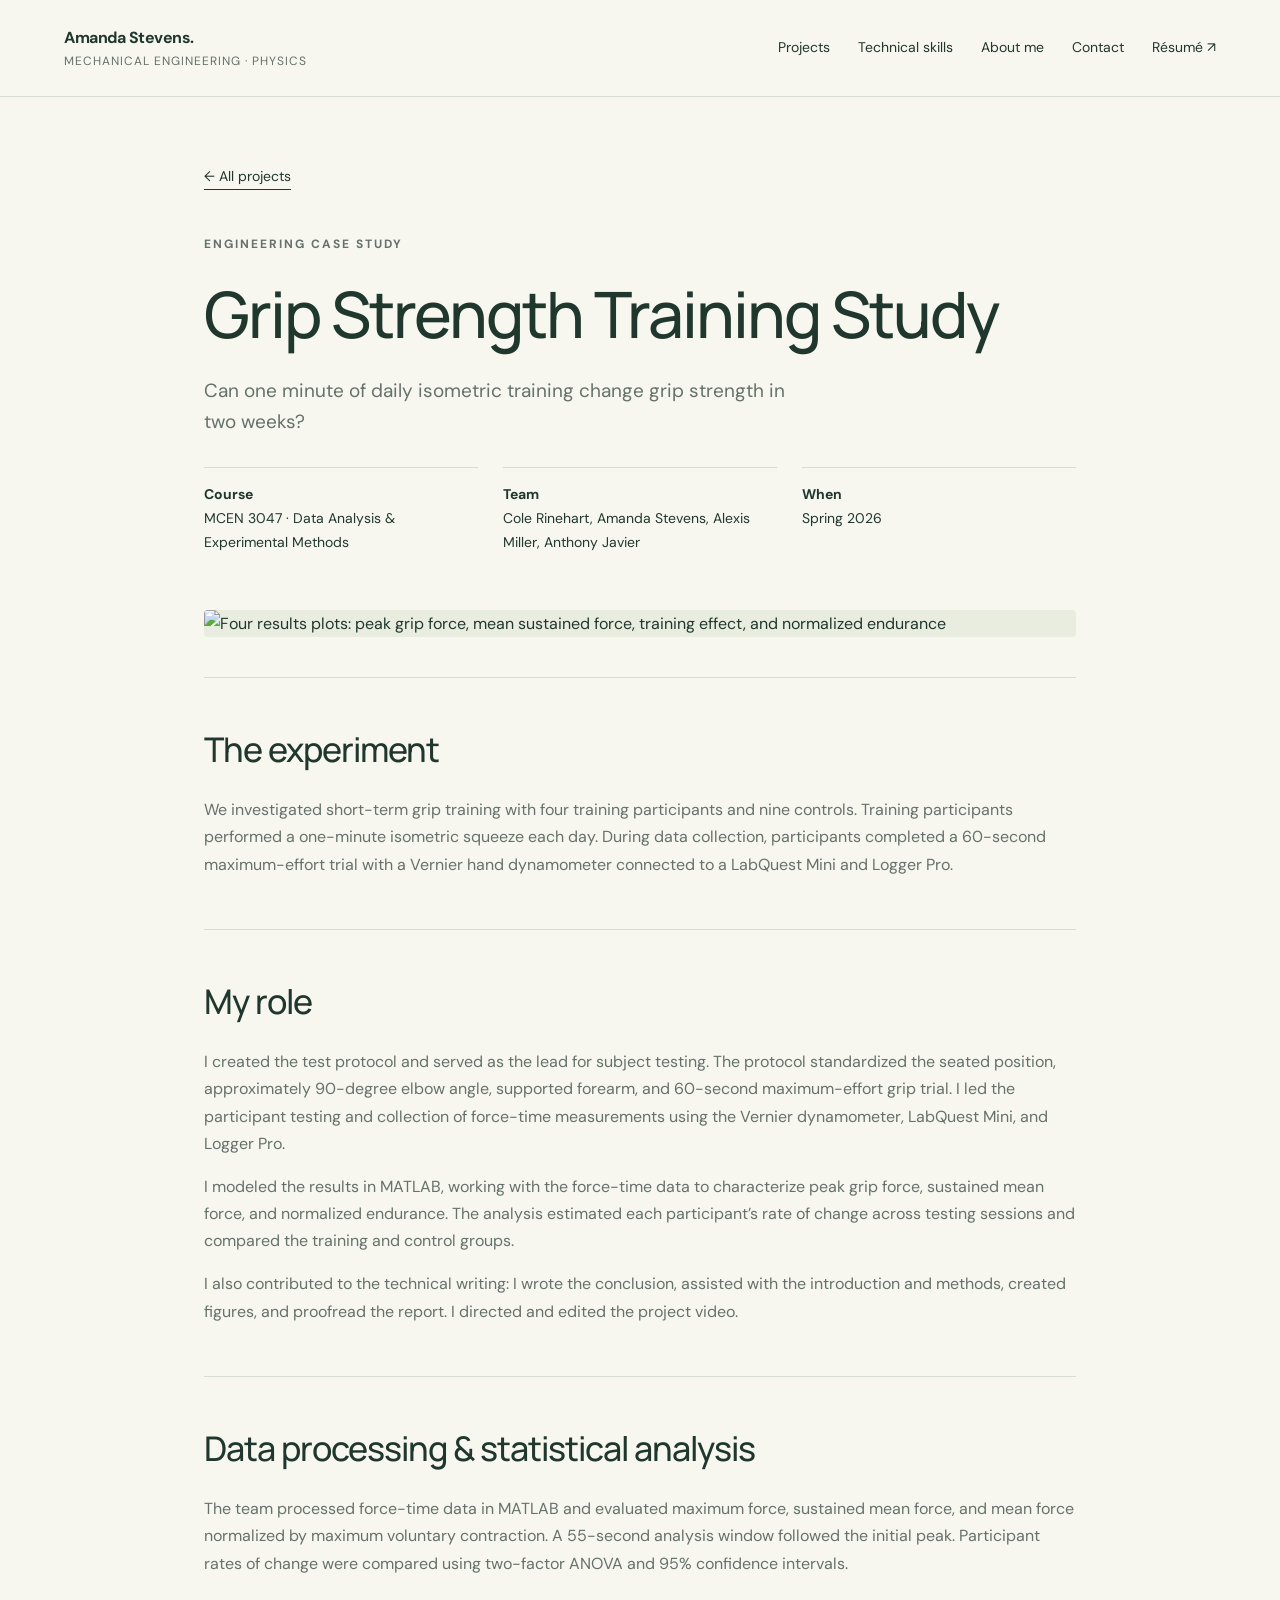
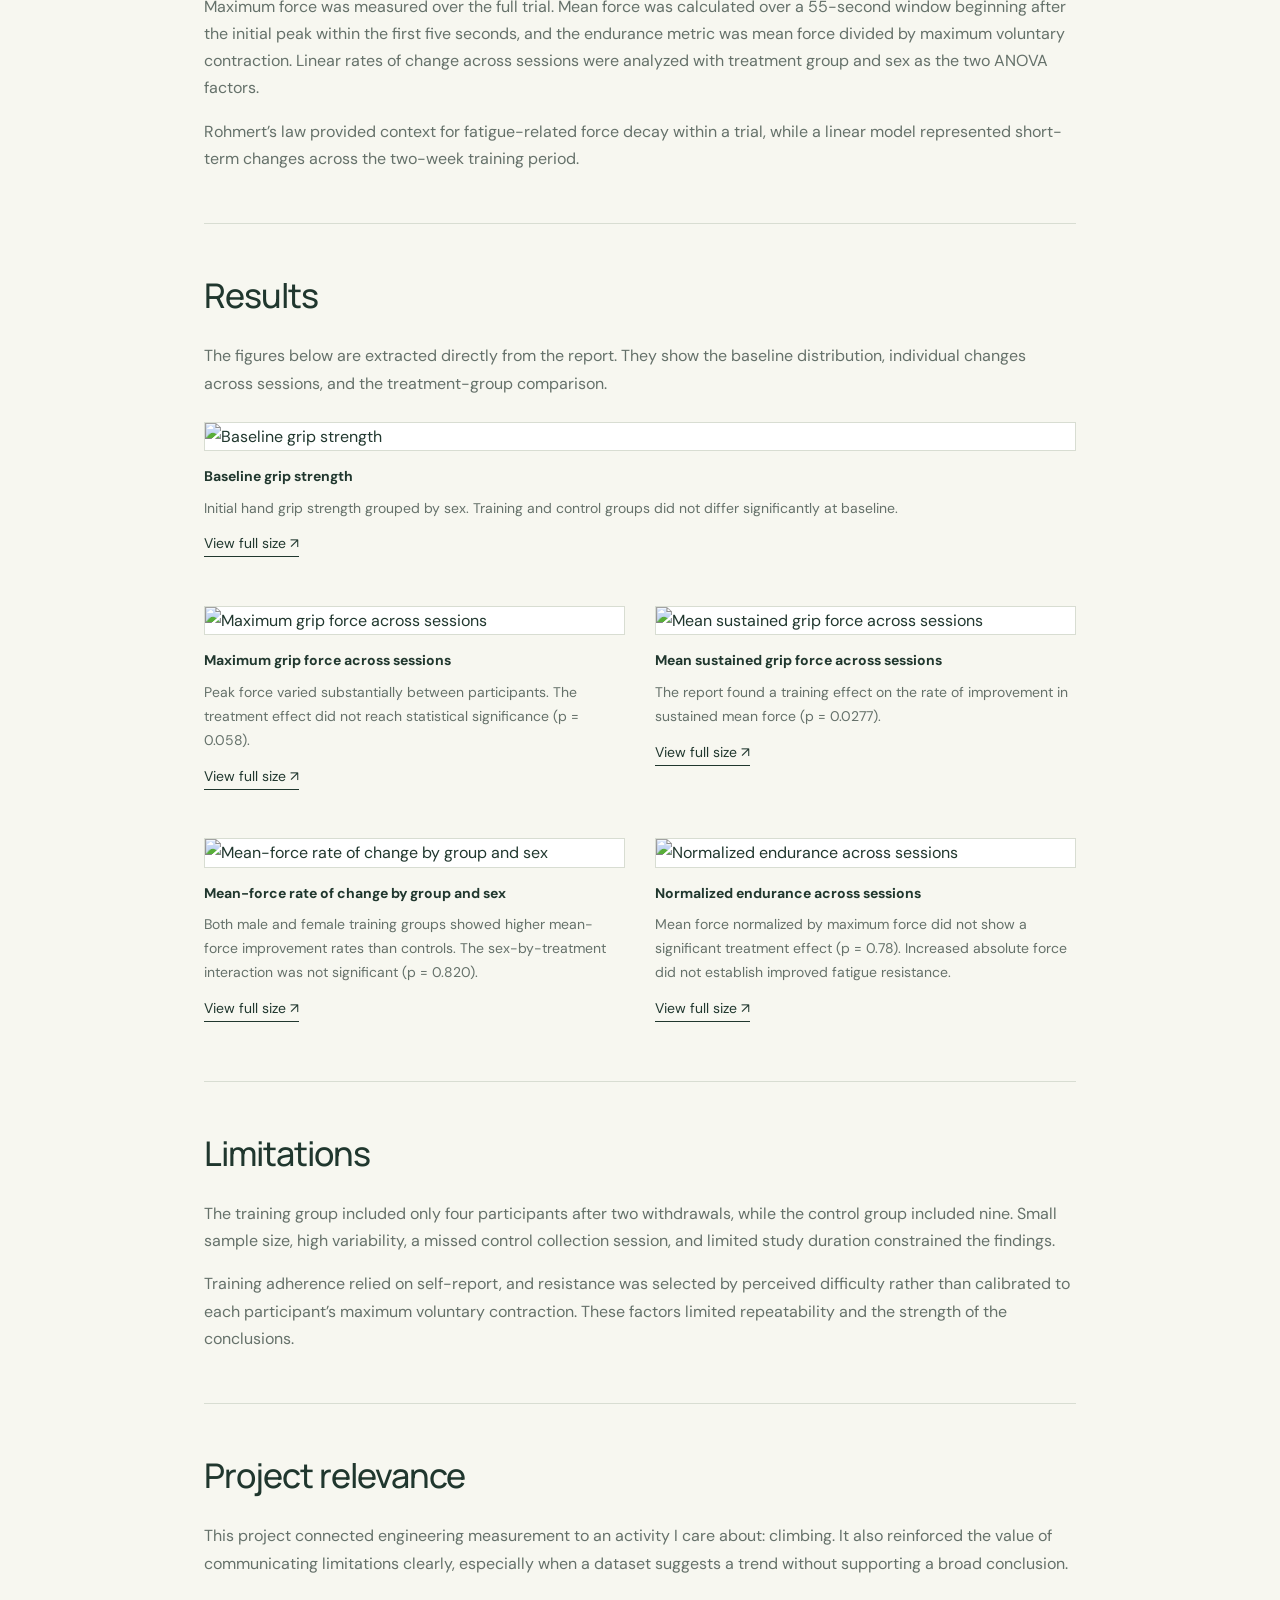
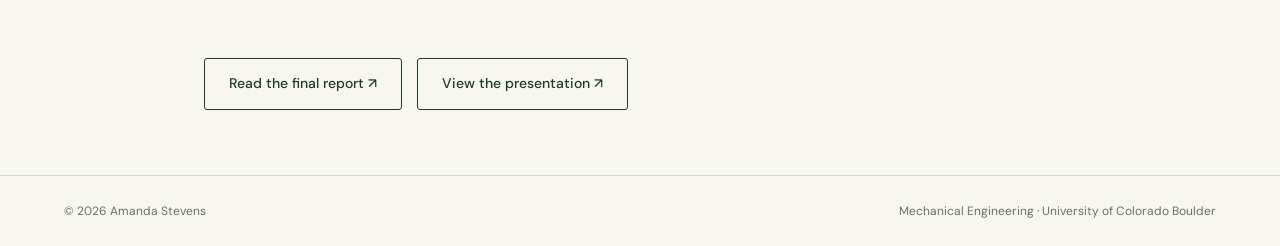
==== grip-strength.html @ 8c0142d5 "Add files via upload" ====
<!doctype html><html lang="en"><head><meta charset="UTF-8"><meta name="viewport" content="width=device-width, initial-scale=1"><title>Grip Strength Training Study | Amanda Stevens</title><meta name="description" content="Amanda Stevens — mechanical engineering student at CU Boulder, physics minor, and designer interested in wearable technology, mechanical design, and quantum engineering. Explore CAD, structural analysis, robotics, and experimental projects."><meta name="theme-color" content="#20372e"><link rel="stylesheet" href="style.css"></head><body><a class="skip" href="#main">Skip to content</a><header><div class="nav"><a class="brand" href="index.html">Amanda Stevens<span aria-hidden="true">.</span><small>MECHANICAL ENGINEERING · PHYSICS</small></a><nav aria-label="Main navigation"><a href="index.html#projects">Projects</a><a href="index.html#skills">Technical skills</a><a href="index.html#about">About me</a><a href="index.html#contact">Contact</a><a href="assets/resume.pdf" target="_blank" rel="noopener">Résumé ↗</a></nav></div></header><main id="main" class="case"><a class="project-link" href="index.html#projects">← All projects</a><p class="eyebrow" style="margin-top:45px">Engineering case study</p><h1>Grip Strength Training Study</h1><p class="lead">Can one minute of daily isometric training change grip strength in two weeks?</p><div class="facts"><div><b>Course</b>MCEN 3047 · Data Analysis & Experimental Methods</div><div><b>Team</b>Cole Rinehart, Amanda Stevens, Alexis Miller, Anthony Javier</div><div><b>When</b>Spring 2026</div></div><img class="case-hero" src="assets/grip-results-four-panel.png" alt="Four results plots: peak grip force, mean sustained force, training effect, and normalized endurance"><div><section><h2>The experiment</h2><p>We investigated short-term grip training with four training participants and nine controls. Training participants performed a one-minute isometric squeeze each day. During data collection, participants completed a 60-second maximum-effort trial with a Vernier hand dynamometer connected to a LabQuest Mini and Logger Pro.</p></section><section><h2>My role</h2><p>I created the test protocol and served as the lead for subject testing. The protocol standardized the seated position, approximately 90-degree elbow angle, supported forearm, and 60-second maximum-effort grip trial. I led the participant testing and collection of force-time measurements using the Vernier dynamometer, LabQuest Mini, and Logger Pro.</p><p>I modeled the results in MATLAB, working with the force-time data to characterize peak grip force, sustained mean force, and normalized endurance. The analysis estimated each participant’s rate of change across testing sessions and compared the training and control groups.</p><p>I also contributed to the technical writing: I wrote the conclusion, assisted with the introduction and methods, created figures, and proofread the report. I directed and edited the project video.</p></section><section><h2>Data processing & statistical analysis</h2><p>The team processed force-time data in MATLAB and evaluated maximum force, sustained mean force, and mean force normalized by maximum voluntary contraction. A 55-second analysis window followed the initial peak. Participant rates of change were compared using two-factor ANOVA and 95% confidence intervals.</p><p>Maximum force was measured over the full trial. Mean force was calculated over a 55-second window beginning after the initial peak within the first five seconds, and the endurance metric was mean force divided by maximum voluntary contraction. Linear rates of change across sessions were analyzed with treatment group and sex as the two ANOVA factors.</p><p>Rohmert’s law provided context for fatigue-related force decay within a trial, while a linear model represented short-term changes across the two-week training period.</p></section><section><h2>Results</h2><p>The figures below are extracted directly from the report. They show the baseline distribution, individual changes across sessions, and the treatment-group comparison.</p><figure class="review-figure"><a href="assets/grip-baseline.png" target="_blank" rel="noopener" aria-label="Open Baseline grip strength figure at full size"><img src="assets/grip-baseline.png" alt="Baseline grip strength" loading="lazy"></a><figcaption><strong>Baseline grip strength</strong><p>Initial hand grip strength grouped by sex. Training and control groups did not differ significantly at baseline.</p><a class="project-link" href="assets/grip-baseline.png" target="_blank" rel="noopener">View full size ↗</a></figcaption></figure><div class="review-grid"><figure class="review-figure"><a href="assets/grip-maximum-force.png" target="_blank" rel="noopener" aria-label="Open Maximum grip force across sessions figure at full size"><img src="assets/grip-maximum-force.png" alt="Maximum grip force across sessions" loading="lazy"></a><figcaption><strong>Maximum grip force across sessions</strong><p>Peak force varied substantially between participants. The treatment effect did not reach statistical significance (p = 0.058).</p><a class="project-link" href="assets/grip-maximum-force.png" target="_blank" rel="noopener">View full size ↗</a></figcaption></figure><figure class="review-figure"><a href="assets/grip-mean-force.png" target="_blank" rel="noopener" aria-label="Open Mean sustained grip force across sessions figure at full size"><img src="assets/grip-mean-force.png" alt="Mean sustained grip force across sessions" loading="lazy"></a><figcaption><strong>Mean sustained grip force across sessions</strong><p>The report found a training effect on the rate of improvement in sustained mean force (p = 0.0277).</p><a class="project-link" href="assets/grip-mean-force.png" target="_blank" rel="noopener">View full size ↗</a></figcaption></figure></div><div class="review-grid"><figure class="review-figure"><a href="assets/grip-interaction.png" target="_blank" rel="noopener" aria-label="Open Mean-force rate of change by group and sex figure at full size"><img src="assets/grip-interaction.png" alt="Mean-force rate of change by group and sex" loading="lazy"></a><figcaption><strong>Mean-force rate of change by group and sex</strong><p>Both male and female training groups showed higher mean-force improvement rates than controls. The sex-by-treatment interaction was not significant (p = 0.820).</p><a class="project-link" href="assets/grip-interaction.png" target="_blank" rel="noopener">View full size ↗</a></figcaption></figure><figure class="review-figure"><a href="assets/grip-endurance.png" target="_blank" rel="noopener" aria-label="Open Normalized endurance across sessions figure at full size"><img src="assets/grip-endurance.png" alt="Normalized endurance across sessions" loading="lazy"></a><figcaption><strong>Normalized endurance across sessions</strong><p>Mean force normalized by maximum force did not show a significant treatment effect (p = 0.78). Increased absolute force did not establish improved fatigue resistance.</p><a class="project-link" href="assets/grip-endurance.png" target="_blank" rel="noopener">View full size ↗</a></figcaption></figure></div></section><section><h2>Limitations</h2><p>The training group included only four participants after two withdrawals, while the control group included nine. Small sample size, high variability, a missed control collection session, and limited study duration constrained the findings.</p><p>Training adherence relied on self-report, and resistance was selected by perceived difficulty rather than calibrated to each participant’s maximum voluntary contraction. These factors limited repeatability and the strength of the conclusions.</p></section><section><h2>Project relevance</h2><p>This project connected engineering measurement to an activity I care about: climbing. It also reinforced the value of communicating limitations clearly, especially when a dataset suggests a trend without supporting a broad conclusion.</p></section></div><div class="actions"><a class="button secondary" href="assets/grip-report.pdf" target="_blank" rel="noopener">Read the final report ↗</a><a class="button secondary" href="assets/grip-presentation.pdf" target="_blank" rel="noopener">View the presentation ↗</a></div></main><footer><div class="container footer-row"><span>© 2026 Amanda Stevens</span><span>Mechanical Engineering · University of Colorado Boulder</span></div></footer></body></html>
---- style.css ----
@import url('https://fonts.googleapis.com/css2?family=DM+Sans:wght@400;500;600;700&family=Manrope:wght@400;500;600;700;800&display=swap');
:root{--ink:#20372e;--muted:#65716a;--paper:#f7f7f0;--line:#d8ddd2;--accent:#d6e787}*{box-sizing:border-box}html{scroll-behavior:smooth;scroll-padding-top:100px}body{margin:0;background:var(--paper);color:var(--ink);font:16px/1.7 'DM Sans',Arial,sans-serif}a{color:inherit;text-decoration:none}a:hover{opacity:.75}button{font:inherit}img{max-width:100%;display:block}header{position:sticky;top:0;z-index:5;background:#f7f7f0f2;backdrop-filter:blur(14px);border-bottom:1px solid var(--line)}.nav{max-width:1320px;margin:auto;padding:24px 5%;display:flex;align-items:center;justify-content:space-between;gap:24px}.brand{font-weight:700;letter-spacing:-.5px}.brand small{color:var(--muted);font-size:12px;display:block;font-weight:400;letter-spacing:1px}nav{display:flex;gap:28px;align-items:center;font-size:14px}.container{max-width:1320px;padding:0 5%;margin:auto}.eyebrow{font-size:12px;text-transform:uppercase;letter-spacing:2px;font-weight:700}.hero{padding-top:64px;padding-bottom:70px;display:grid;grid-template-columns:1.1fr .9fr;gap:70px;align-items:center}h1,h2,h3{font-family:Manrope,Arial,sans-serif;line-height:1.1;font-weight:500;letter-spacing:-2px}h1{font-size:clamp(45px,5.5vw,78px);margin:25px 0}h1 em,h2 em{font-family:Georgia,serif;font-weight:400}h2{font-size:clamp(34px,4vw,52px);margin:18px 0 28px}h3{font-size:27px;letter-spacing:-.8px;margin:16px 0}.lead{font-size:19px;line-height:1.65;color:var(--muted);max-width:600px}.hero-visual{position:relative}.hero-visual img{height:570px;width:100%;object-fit:cover;object-position:50% 42%;border-radius:150px 150px 5px 5px}.image-label{position:absolute;bottom:20px;left:20px;background:var(--paper);padding:13px 20px;font-size:13px;border-radius:3px}.actions{display:flex;flex-wrap:wrap;gap:15px;margin-top:30px}.button{display:inline-block;padding:13px 24px;background:var(--ink);color:white;border:1px solid var(--ink);border-radius:3px;font-size:14px;font-weight:500}.button.secondary{background:transparent;color:var(--ink)}.meta-strip{border-top:1px solid var(--line);border-bottom:1px solid var(--line);padding:22px 0;display:flex;justify-content:space-between;gap:25px;font-size:13px}.meta-strip b{font-weight:500}.meta-strip span{color:var(--muted)}section{padding:85px 0}.section-head{display:flex;justify-content:space-between;align-items:end;gap:40px;margin-bottom:35px}.section-head p{max-width:390px;color:var(--muted)}.projects{display:grid;grid-template-columns:1fr 1fr;gap:45px 30px}.project-image{height:330px;overflow:hidden;background:#e8ece3;border-radius:5px}.project-image img{width:100%;height:100%;object-fit:cover;transition:transform .4s}.project:hover img{transform:scale(1.035)}.project-image.cad img{object-fit:contain;padding:25px}.project .label{display:flex;justify-content:space-between;margin-top:20px;font-size:12px;letter-spacing:1px;text-transform:uppercase}.project p{color:var(--muted);margin-top:0;max-width:490px}.project-link{font-size:14px;border-bottom:1px solid var(--ink);padding-bottom:4px}.skills-section{background:var(--ink);color:var(--paper)}.skills-grid{display:grid;grid-template-columns:repeat(3,1fr);gap:40px}.skills-grid article{border-top:1px solid #6e8174;padding-top:22px}.skills-grid p{color:#c8d1c6}.tags{display:flex;gap:8px;flex-wrap:wrap}.tag{border:1px solid #aeb8a4;border-radius:30px;padding:5px 12px;font-size:12px}.about-grid{display:grid;grid-template-columns:.85fr 1.15fr;gap:80px}.about-grid p{color:var(--muted)}.experience{border-top:1px solid var(--line);padding:24px 0;display:grid;grid-template-columns:130px 1fr;gap:20px}.experience h3{font-size:21px;letter-spacing:-.5px;margin:0 0 10px}.experience p{margin:4px 0;font-size:14px}.date{font-size:12px;color:var(--muted)}.passions{background:#e9eddf}.gallery{display:grid;grid-template-columns:repeat(3,1fr);gap:18px;margin-top:40px}.gallery figure{margin:0}.gallery img{width:100%;height:340px;object-fit:cover;border-radius:4px}.gallery figcaption{font-size:13px;padding-top:12px}.contact{display:flex;justify-content:space-between;align-items:center;gap:30px}footer{border-top:1px solid var(--line);padding:25px 0;font-size:12px;color:var(--muted)}.footer-row{display:flex;justify-content:space-between}.case{max-width:1000px;margin:auto;padding:65px 5%}.case h1{font-size:clamp(42px,5vw,65px)}.case-hero{width:100%;max-height:580px;object-fit:contain;background:#e9eddf;border-radius:4px;margin:40px 0}.case section{padding:35px 0;border-top:1px solid var(--line)}.case h2{font-size:34px;letter-spacing:-1px}.case p,.case li{color:var(--muted)}.case .facts{display:grid;grid-template-columns:repeat(3,1fr);gap:25px;margin:30px 0}.facts div{border-top:1px solid var(--line);padding:15px 0;font-size:14px}.facts b{display:block}.case-gallery{display:grid;grid-template-columns:1fr 1fr;gap:20px}.case-gallery img{border:1px solid var(--line)}.notice{font-size:13px;border-left:3px solid #b2bd9a;padding:10px 20px;background:#edf0e4}.skip{position:absolute;left:-10000px}.skip:focus{left:20px;top:10px;z-index:10;background:white;padding:10px}a:focus-visible{outline:3px solid #829f4d;outline-offset:5px}@media(max-width:800px){.nav{padding:16px 5%;flex-wrap:wrap;gap:10px}nav{gap:16px;font-size:12px;width:100%;justify-content:space-between}.hero{grid-template-columns:1fr;gap:35px;padding-top:40px}.hero-visual img{height:460px;border-radius:120px 120px 4px 4px}.meta-strip{flex-wrap:wrap}.projects,.about-grid{grid-template-columns:1fr}.section-head,.contact{display:block}.skills-grid{grid-template-columns:1fr;gap:30px}.gallery{grid-template-columns:1fr 1fr}.gallery img{height:270px}section{padding:55px 0}.about-grid{gap:30px}.case .facts{grid-template-columns:1fr}.case-gallery{grid-template-columns:1fr}.experience{grid-template-columns:90px 1fr}.contact .actions{margin-bottom:20px}}@media(prefers-reduced-motion:reduce){html{scroll-behavior:auto}*{transition:none!important}}

.original-project .original-image{max-width:100%;width:auto;max-height:750px;object-fit:contain;margin:32px auto}.original-project h2{margin-top:55px}.original-project h3{margin-top:32px}.original-project h1{margin-bottom:40px}

.leg-video-project{position:relative}.project-image.leg-video{background:#fff}.leg-video video{width:100%;height:100%;object-fit:contain;display:block}.video-toggle{position:absolute;right:12px;top:12px;background:#ffffffed;border:1px solid #d8ddd2;border-radius:4px;padding:5px 10px;font-size:12px;color:#20372e;cursor:pointer}

.review-grid{display:grid;grid-template-columns:1fr 1fr;gap:30px}.review-figure{margin:25px 0}.review-figure img{width:100%;height:auto;background:white;border:1px solid var(--line)}.review-figure figcaption{font-size:14px;margin-top:14px}.review-figure figcaption p{margin:8px 0 12px}@media(max-width:800px){.review-grid{grid-template-columns:1fr}}

.project-image.results-cover{background:white}.project-image.results-cover img{padding:8px}.project-image.results-cover:hover img{transform:none}

.gallery img.presentation-photo{object-position:72% 100%}

.sea-section{display:grid;grid-template-columns:1.2fr .8fr;gap:45px;margin-top:40px;padding:35px 0;border-top:1px solid #cbd3bd;border-bottom:1px solid #cbd3bd}.sea-section p{color:var(--muted)}.sea-section h3{font-size:30px}.sea-route{padding:22px 28px;background:#f7f7f0;border-radius:5px}.sea-route ol{margin:14px 0 0;padding-left:22px;columns:2;font-size:13px}.sea-route li{padding:0 0 10px 5px;break-inside:avoid}@media(max-width:800px){.sea-section{grid-template-columns:1fr;gap:20px}}
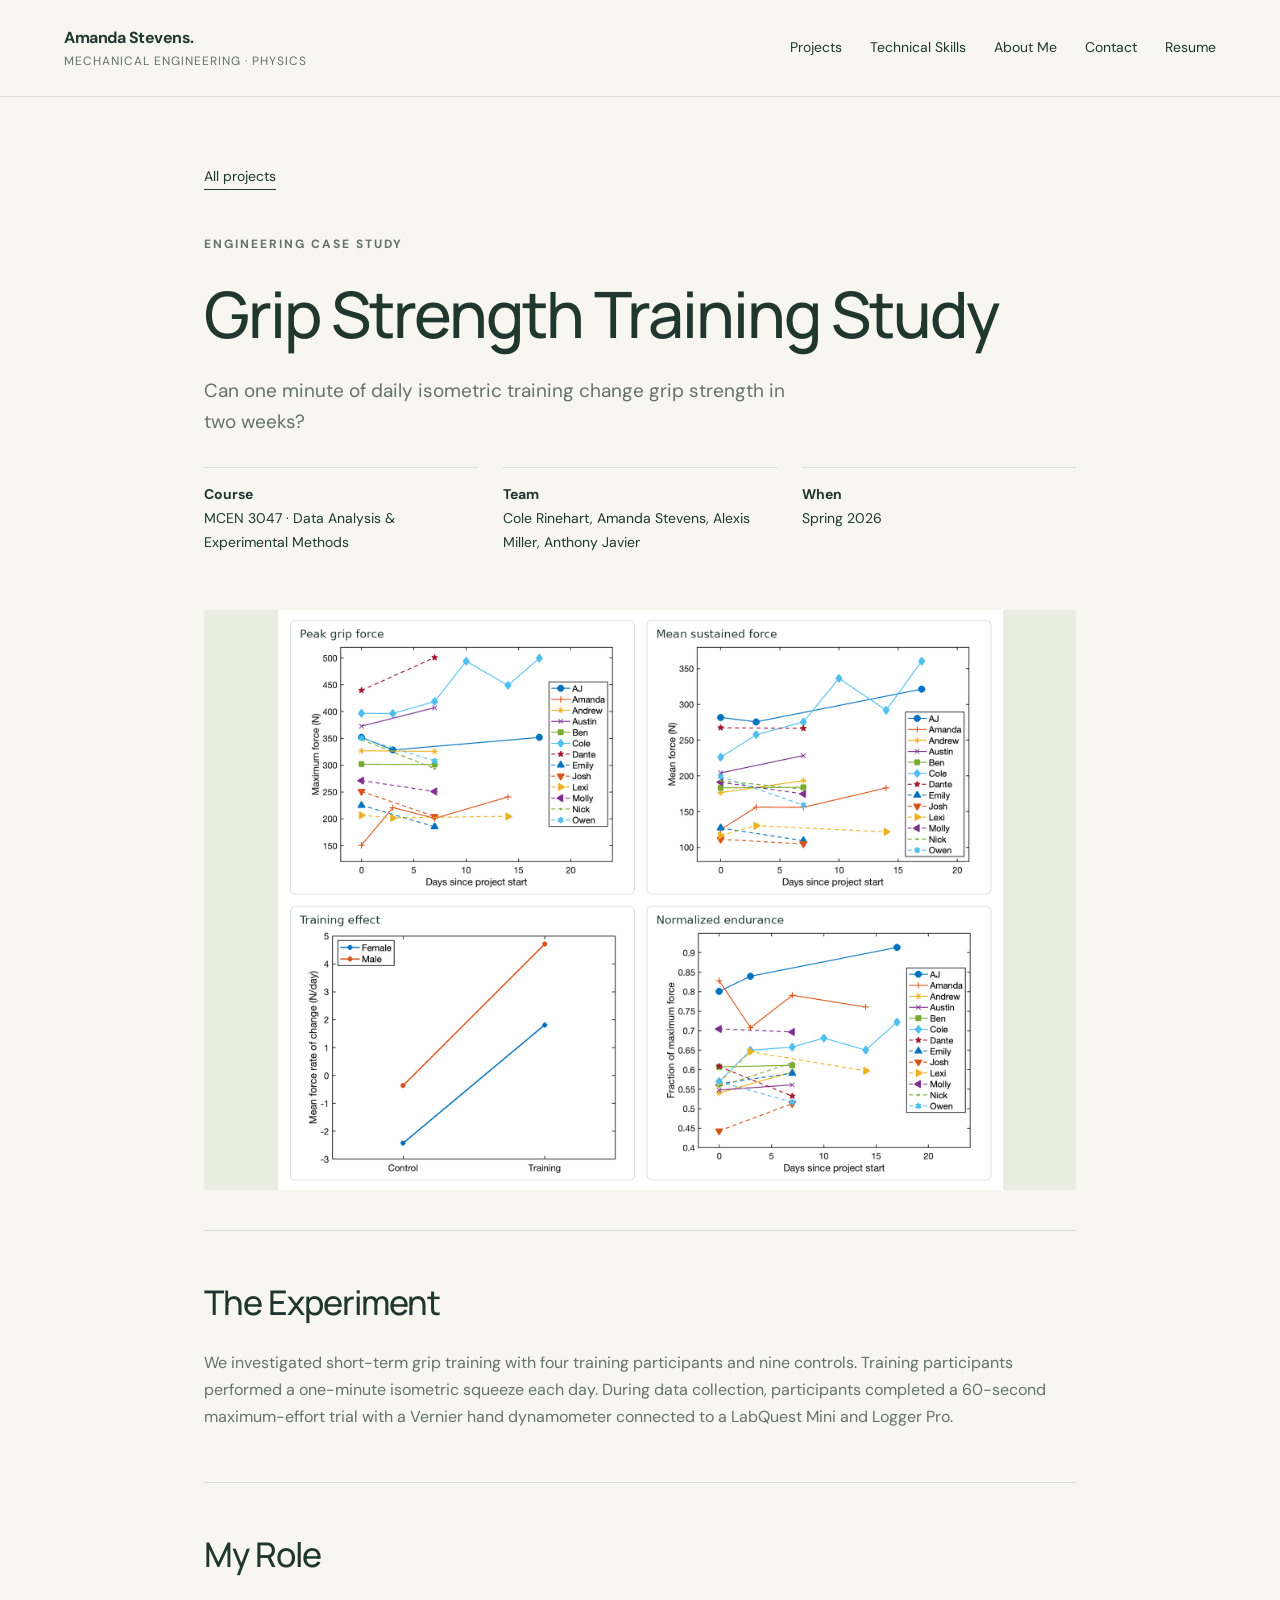
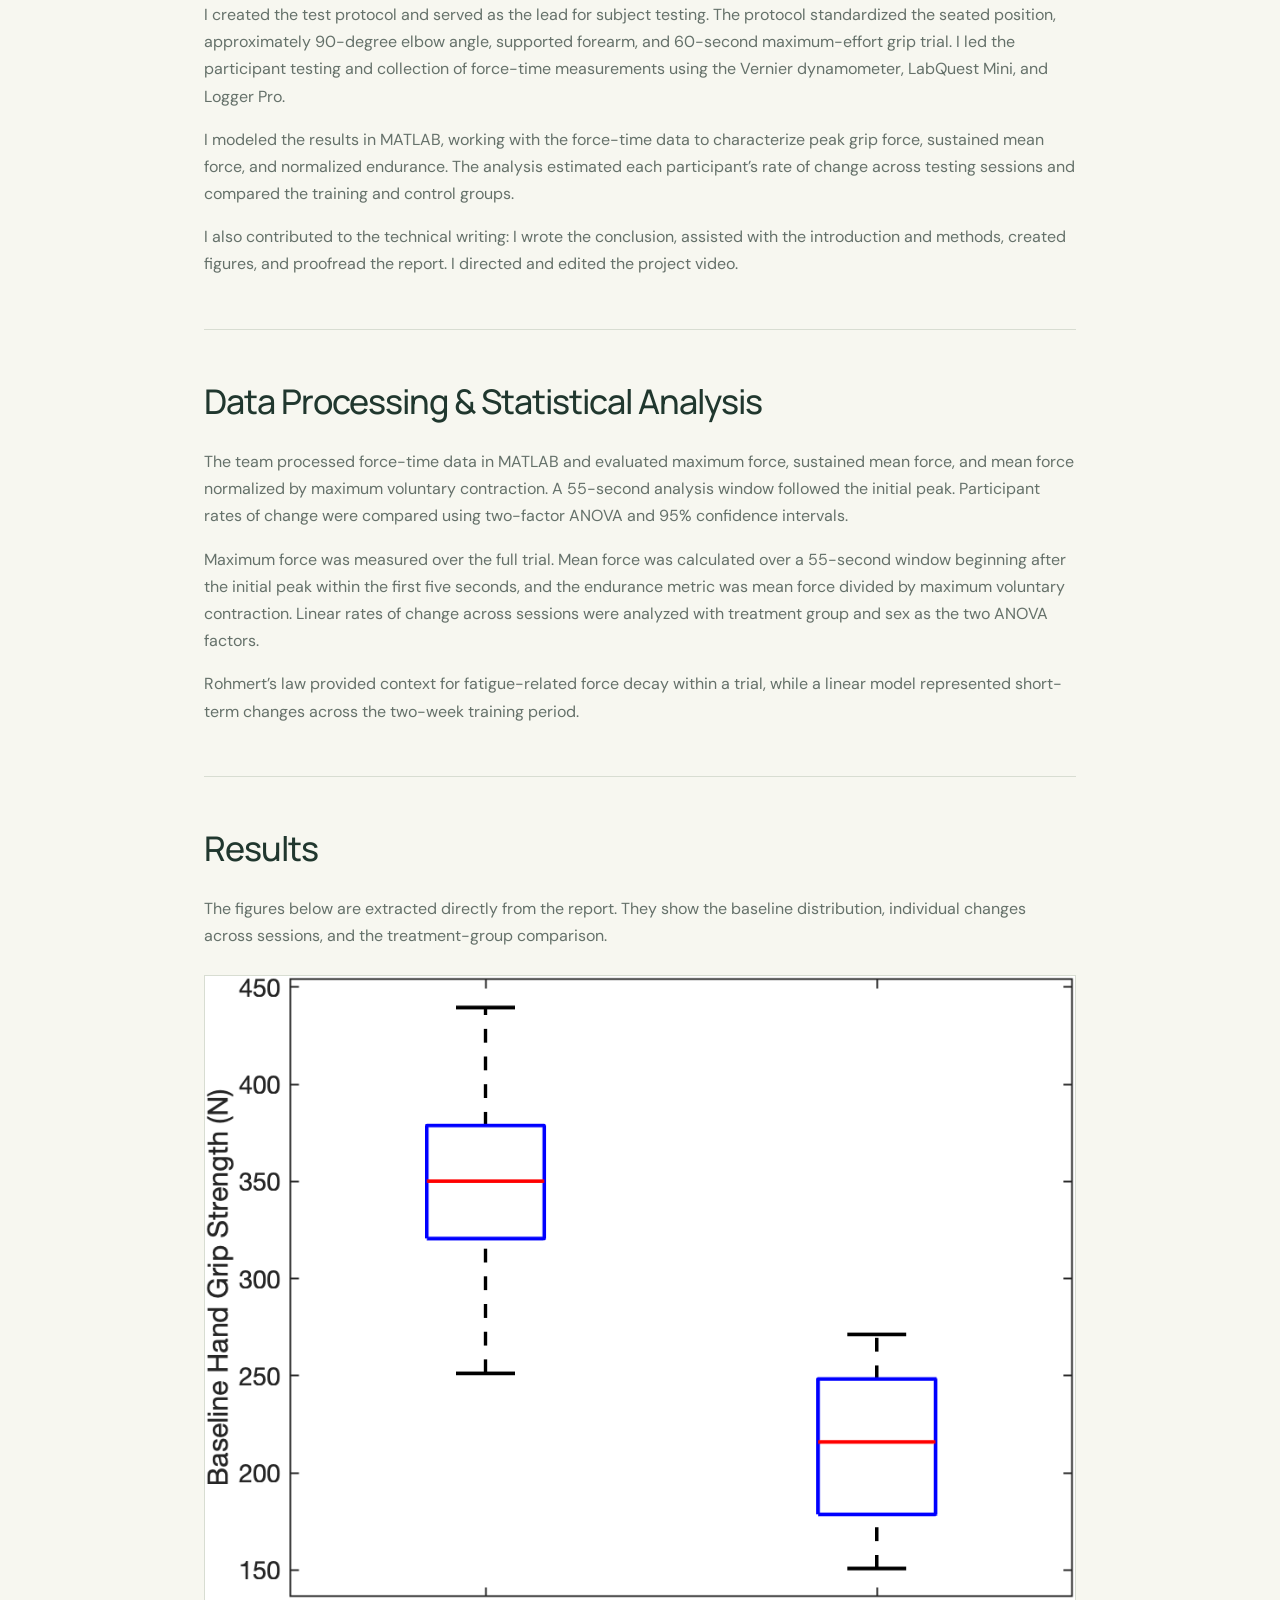
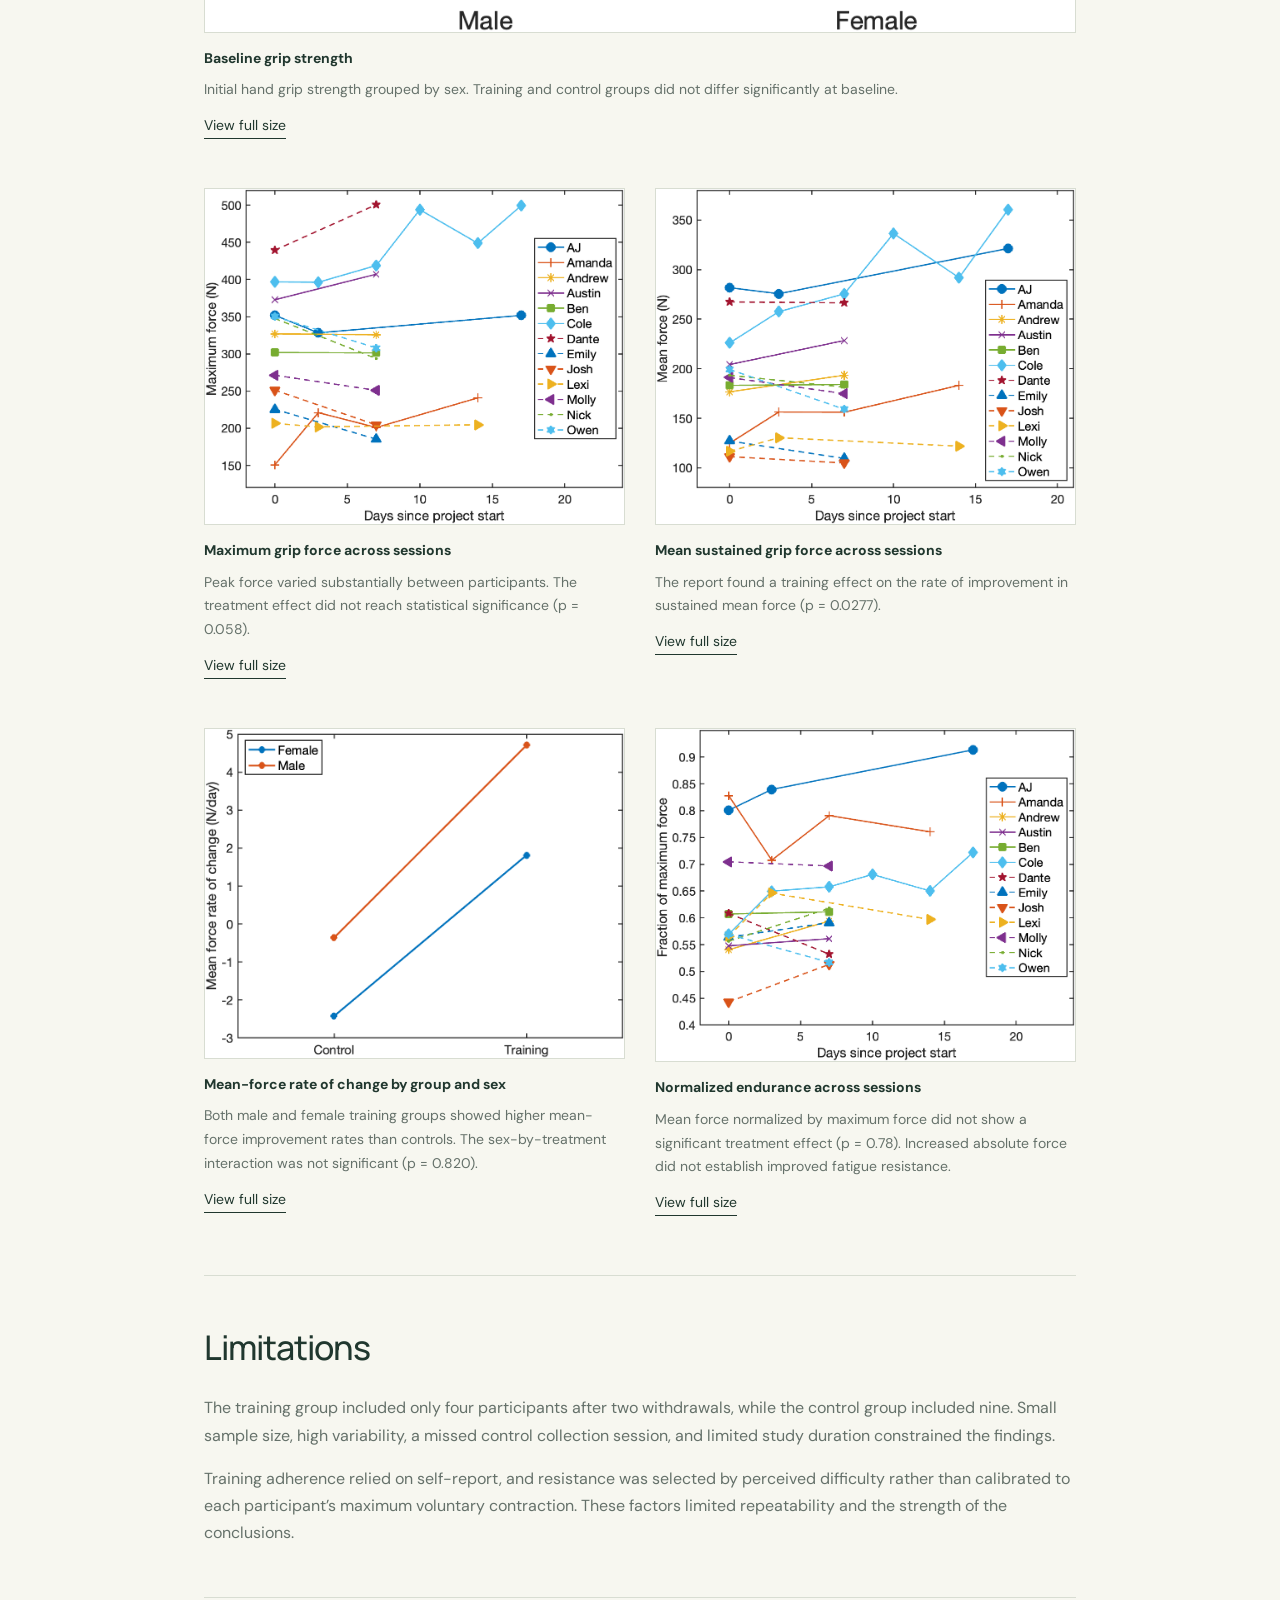
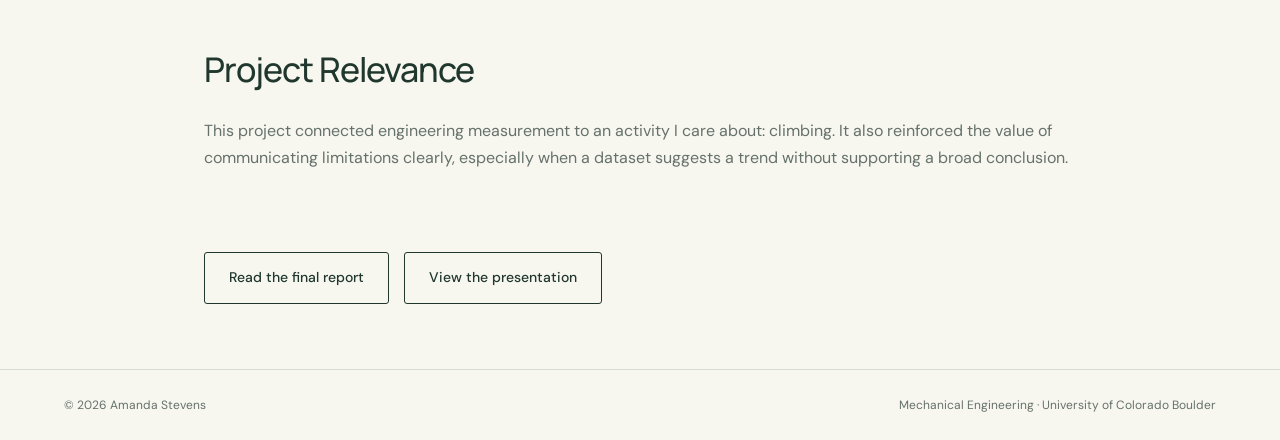
==== commit 9f1ef124: "Add files via upload" ====
--- a/grip-strength.html
+++ b/grip-strength.html
@@ -1 +1 @@
-<!doctype html><html lang="en"><head><meta charset="UTF-8"><meta name="viewport" content="width=device-width, initial-scale=1"><title>Grip Strength Training Study | Amanda Stevens</title><meta name="description" content="Amanda Stevens — mechanical engineering student at CU Boulder, physics minor, and designer interested in wearable technology, mechanical design, and quantum engineering. Explore CAD, structural analysis, robotics, and experimental projects."><meta name="theme-color" content="#20372e"><link rel="stylesheet" href="style.css"></head><body><a class="skip" href="#main">Skip to content</a><header><div class="nav"><a class="brand" href="index.html">Amanda Stevens<span aria-hidden="true">.</span><small>MECHANICAL ENGINEERING · PHYSICS</small></a><nav aria-label="Main navigation"><a href="index.html#projects">Projects</a><a href="index.html#skills">Technical skills</a><a href="index.html#about">About me</a><a href="index.html#contact">Contact</a><a href="assets/resume.pdf" target="_blank" rel="noopener">Résumé ↗</a></nav></div></header><main id="main" class="case"><a class="project-link" href="index.html#projects">← All projects</a><p class="eyebrow" style="margin-top:45px">Engineering case study</p><h1>Grip Strength Training Study</h1><p class="lead">Can one minute of daily isometric training change grip strength in two weeks?</p><div class="facts"><div><b>Course</b>MCEN 3047 · Data Analysis & Experimental Methods</div><div><b>Team</b>Cole Rinehart, Amanda Stevens, Alexis Miller, Anthony Javier</div><div><b>When</b>Spring 2026</div></div><img class="case-hero" src="assets/grip-results-four-panel.png" alt="Four results plots: peak grip force, mean sustained force, training effect, and normalized endurance"><div><section><h2>The experiment</h2><p>We investigated short-term grip training with four training participants and nine controls. Training participants performed a one-minute isometric squeeze each day. During data collection, participants completed a 60-second maximum-effort trial with a Vernier hand dynamometer connected to a LabQuest Mini and Logger Pro.</p></section><section><h2>My role</h2><p>I created the test protocol and served as the lead for subject testing. The protocol standardized the seated position, approximately 90-degree elbow angle, supported forearm, and 60-second maximum-effort grip trial. I led the participant testing and collection of force-time measurements using the Vernier dynamometer, LabQuest Mini, and Logger Pro.</p><p>I modeled the results in MATLAB, working with the force-time data to characterize peak grip force, sustained mean force, and normalized endurance. The analysis estimated each participant’s rate of change across testing sessions and compared the training and control groups.</p><p>I also contributed to the technical writing: I wrote the conclusion, assisted with the introduction and methods, created figures, and proofread the report. I directed and edited the project video.</p></section><section><h2>Data processing & statistical analysis</h2><p>The team processed force-time data in MATLAB and evaluated maximum force, sustained mean force, and mean force normalized by maximum voluntary contraction. A 55-second analysis window followed the initial peak. Participant rates of change were compared using two-factor ANOVA and 95% confidence intervals.</p><p>Maximum force was measured over the full trial. Mean force was calculated over a 55-second window beginning after the initial peak within the first five seconds, and the endurance metric was mean force divided by maximum voluntary contraction. Linear rates of change across sessions were analyzed with treatment group and sex as the two ANOVA factors.</p><p>Rohmert’s law provided context for fatigue-related force decay within a trial, while a linear model represented short-term changes across the two-week training period.</p></section><section><h2>Results</h2><p>The figures below are extracted directly from the report. They show the baseline distribution, individual changes across sessions, and the treatment-group comparison.</p><figure class="review-figure"><a href="assets/grip-baseline.png" target="_blank" rel="noopener" aria-label="Open Baseline grip strength figure at full size"><img src="assets/grip-baseline.png" alt="Baseline grip strength" loading="lazy"></a><figcaption><strong>Baseline grip strength</strong><p>Initial hand grip strength grouped by sex. Training and control groups did not differ significantly at baseline.</p><a class="project-link" href="assets/grip-baseline.png" target="_blank" rel="noopener">View full size ↗</a></figcaption></figure><div class="review-grid"><figure class="review-figure"><a href="assets/grip-maximum-force.png" target="_blank" rel="noopener" aria-label="Open Maximum grip force across sessions figure at full size"><img src="assets/grip-maximum-force.png" alt="Maximum grip force across sessions" loading="lazy"></a><figcaption><strong>Maximum grip force across sessions</strong><p>Peak force varied substantially between participants. The treatment effect did not reach statistical significance (p = 0.058).</p><a class="project-link" href="assets/grip-maximum-force.png" target="_blank" rel="noopener">View full size ↗</a></figcaption></figure><figure class="review-figure"><a href="assets/grip-mean-force.png" target="_blank" rel="noopener" aria-label="Open Mean sustained grip force across sessions figure at full size"><img src="assets/grip-mean-force.png" alt="Mean sustained grip force across sessions" loading="lazy"></a><figcaption><strong>Mean sustained grip force across sessions</strong><p>The report found a training effect on the rate of improvement in sustained mean force (p = 0.0277).</p><a class="project-link" href="assets/grip-mean-force.png" target="_blank" rel="noopener">View full size ↗</a></figcaption></figure></div><div class="review-grid"><figure class="review-figure"><a href="assets/grip-interaction.png" target="_blank" rel="noopener" aria-label="Open Mean-force rate of change by group and sex figure at full size"><img src="assets/grip-interaction.png" alt="Mean-force rate of change by group and sex" loading="lazy"></a><figcaption><strong>Mean-force rate of change by group and sex</strong><p>Both male and female training groups showed higher mean-force improvement rates than controls. The sex-by-treatment interaction was not significant (p = 0.820).</p><a class="project-link" href="assets/grip-interaction.png" target="_blank" rel="noopener">View full size ↗</a></figcaption></figure><figure class="review-figure"><a href="assets/grip-endurance.png" target="_blank" rel="noopener" aria-label="Open Normalized endurance across sessions figure at full size"><img src="assets/grip-endurance.png" alt="Normalized endurance across sessions" loading="lazy"></a><figcaption><strong>Normalized endurance across sessions</strong><p>Mean force normalized by maximum force did not show a significant treatment effect (p = 0.78). Increased absolute force did not establish improved fatigue resistance.</p><a class="project-link" href="assets/grip-endurance.png" target="_blank" rel="noopener">View full size ↗</a></figcaption></figure></div></section><section><h2>Limitations</h2><p>The training group included only four participants after two withdrawals, while the control group included nine. Small sample size, high variability, a missed control collection session, and limited study duration constrained the findings.</p><p>Training adherence relied on self-report, and resistance was selected by perceived difficulty rather than calibrated to each participant’s maximum voluntary contraction. These factors limited repeatability and the strength of the conclusions.</p></section><section><h2>Project relevance</h2><p>This project connected engineering measurement to an activity I care about: climbing. It also reinforced the value of communicating limitations clearly, especially when a dataset suggests a trend without supporting a broad conclusion.</p></section></div><div class="actions"><a class="button secondary" href="assets/grip-report.pdf" target="_blank" rel="noopener">Read the final report ↗</a><a class="button secondary" href="assets/grip-presentation.pdf" target="_blank" rel="noopener">View the presentation ↗</a></div></main><footer><div class="container footer-row"><span>© 2026 Amanda Stevens</span><span>Mechanical Engineering · University of Colorado Boulder</span></div></footer></body></html>+<!doctype html><html lang="en"><head><meta charset="UTF-8"><meta name="viewport" content="width=device-width, initial-scale=1"><title>Grip Strength Training Study | Amanda Stevens</title><meta name="description" content="Amanda Stevens — mechanical engineering student at CU Boulder, physics minor, and designer interested in wearable technology, mechanical design, and quantum engineering. Explore CAD, structural analysis, robotics, and experimental projects."><meta name="theme-color" content="#20372e"><link rel="stylesheet" href="style.css"></head><body><a class="skip" href="#main">Skip to content</a><header><div class="nav"><a class="brand" href="index.html">Amanda Stevens<span aria-hidden="true">.</span><small>MECHANICAL ENGINEERING · PHYSICS</small></a><nav aria-label="Main navigation"><a href="index.html#projects">Projects</a><a href="index.html#skills">Technical Skills</a><a href="index.html#about">About Me</a><a href="index.html#contact">Contact</a><a href="assets/resume.pdf" target="_blank" rel="noopener">Resume</a></nav></div></header><main id="main" class="case"><a class="project-link" href="index.html#projects">All projects</a><p class="eyebrow" style="margin-top:45px">Engineering case study</p><h1>Grip Strength Training Study</h1><p class="lead">Can one minute of daily isometric training change grip strength in two weeks?</p><div class="facts"><div><b>Course</b>MCEN 3047 · Data Analysis & Experimental Methods</div><div><b>Team</b>Cole Rinehart, Amanda Stevens, Alexis Miller, Anthony Javier</div><div><b>When</b>Spring 2026</div></div><img class="case-hero" src="assets/grip-results-four-panel.png" alt="Four results plots: peak grip force, mean sustained force, training effect, and normalized endurance"><div><section><h2>The Experiment</h2><p>We investigated short-term grip training with four training participants and nine controls. Training participants performed a one-minute isometric squeeze each day. During data collection, participants completed a 60-second maximum-effort trial with a Vernier hand dynamometer connected to a LabQuest Mini and Logger Pro.</p></section><section><h2>My Role</h2><p>I created the test protocol and served as the lead for subject testing. The protocol standardized the seated position, approximately 90-degree elbow angle, supported forearm, and 60-second maximum-effort grip trial. I led the participant testing and collection of force-time measurements using the Vernier dynamometer, LabQuest Mini, and Logger Pro.</p><p>I modeled the results in MATLAB, working with the force-time data to characterize peak grip force, sustained mean force, and normalized endurance. The analysis estimated each participant’s rate of change across testing sessions and compared the training and control groups.</p><p>I also contributed to the technical writing: I wrote the conclusion, assisted with the introduction and methods, created figures, and proofread the report. I directed and edited the project video.</p></section><section><h2>Data Processing & Statistical Analysis</h2><p>The team processed force-time data in MATLAB and evaluated maximum force, sustained mean force, and mean force normalized by maximum voluntary contraction. A 55-second analysis window followed the initial peak. Participant rates of change were compared using two-factor ANOVA and 95% confidence intervals.</p><p>Maximum force was measured over the full trial. Mean force was calculated over a 55-second window beginning after the initial peak within the first five seconds, and the endurance metric was mean force divided by maximum voluntary contraction. Linear rates of change across sessions were analyzed with treatment group and sex as the two ANOVA factors.</p><p>Rohmert’s law provided context for fatigue-related force decay within a trial, while a linear model represented short-term changes across the two-week training period.</p></section><section><h2>Results</h2><p>The figures below are extracted directly from the report. They show the baseline distribution, individual changes across sessions, and the treatment-group comparison.</p><figure class="review-figure"><a href="assets/grip-baseline.png" target="_blank" rel="noopener" aria-label="Open Baseline grip strength figure at full size"><img src="assets/grip-baseline.png" alt="Baseline grip strength" loading="lazy"></a><figcaption><strong>Baseline grip strength</strong><p>Initial hand grip strength grouped by sex. Training and control groups did not differ significantly at baseline.</p><a class="project-link" href="assets/grip-baseline.png" target="_blank" rel="noopener">View full size</a></figcaption></figure><div class="review-grid"><figure class="review-figure"><a href="assets/grip-maximum-force.png" target="_blank" rel="noopener" aria-label="Open Maximum grip force across sessions figure at full size"><img src="assets/grip-maximum-force.png" alt="Maximum grip force across sessions" loading="lazy"></a><figcaption><strong>Maximum grip force across sessions</strong><p>Peak force varied substantially between participants. The treatment effect did not reach statistical significance (p = 0.058).</p><a class="project-link" href="assets/grip-maximum-force.png" target="_blank" rel="noopener">View full size</a></figcaption></figure><figure class="review-figure"><a href="assets/grip-mean-force.png" target="_blank" rel="noopener" aria-label="Open Mean sustained grip force across sessions figure at full size"><img src="assets/grip-mean-force.png" alt="Mean sustained grip force across sessions" loading="lazy"></a><figcaption><strong>Mean sustained grip force across sessions</strong><p>The report found a training effect on the rate of improvement in sustained mean force (p = 0.0277).</p><a class="project-link" href="assets/grip-mean-force.png" target="_blank" rel="noopener">View full size</a></figcaption></figure></div><div class="review-grid"><figure class="review-figure"><a href="assets/grip-interaction.png" target="_blank" rel="noopener" aria-label="Open Mean-force rate of change by group and sex figure at full size"><img src="assets/grip-interaction.png" alt="Mean-force rate of change by group and sex" loading="lazy"></a><figcaption><strong>Mean-force rate of change by group and sex</strong><p>Both male and female training groups showed higher mean-force improvement rates than controls. The sex-by-treatment interaction was not significant (p = 0.820).</p><a class="project-link" href="assets/grip-interaction.png" target="_blank" rel="noopener">View full size</a></figcaption></figure><figure class="review-figure"><a href="assets/grip-endurance.png" target="_blank" rel="noopener" aria-label="Open Normalized endurance across sessions figure at full size"><img src="assets/grip-endurance.png" alt="Normalized endurance across sessions" loading="lazy"></a><figcaption><strong>Normalized endurance across sessions</strong><p>Mean force normalized by maximum force did not show a significant treatment effect (p = 0.78). Increased absolute force did not establish improved fatigue resistance.</p><a class="project-link" href="assets/grip-endurance.png" target="_blank" rel="noopener">View full size</a></figcaption></figure></div></section><section><h2>Limitations</h2><p>The training group included only four participants after two withdrawals, while the control group included nine. Small sample size, high variability, a missed control collection session, and limited study duration constrained the findings.</p><p>Training adherence relied on self-report, and resistance was selected by perceived difficulty rather than calibrated to each participant’s maximum voluntary contraction. These factors limited repeatability and the strength of the conclusions.</p></section><section><h2>Project Relevance</h2><p>This project connected engineering measurement to an activity I care about: climbing. It also reinforced the value of communicating limitations clearly, especially when a dataset suggests a trend without supporting a broad conclusion.</p></section></div><div class="actions"><a class="button secondary" href="assets/grip-report.pdf" target="_blank" rel="noopener">Read the final report</a><a class="button secondary" href="assets/grip-presentation.pdf" target="_blank" rel="noopener">View the presentation</a></div></main><footer><div class="container footer-row"><span>© 2026 Amanda Stevens</span><span>Mechanical Engineering · University of Colorado Boulder</span></div></footer></body></html>
--- a/style.css
+++ b/style.css
@@ -12,3 +12,5 @@
 .gallery img.presentation-photo{object-position:72% 100%}
 
 .sea-section{display:grid;grid-template-columns:1.2fr .8fr;gap:45px;margin-top:40px;padding:35px 0;border-top:1px solid #cbd3bd;border-bottom:1px solid #cbd3bd}.sea-section p{color:var(--muted)}.sea-section h3{font-size:30px}.sea-route{padding:22px 28px;background:#f7f7f0;border-radius:5px}.sea-route ol{margin:14px 0 0;padding-left:22px;columns:2;font-size:13px}.sea-route li{padding:0 0 10px 5px;break-inside:avoid}@media(max-width:800px){.sea-section{grid-template-columns:1fr;gap:20px}}
+
+.degree-line{font-size:19px;font-weight:500;margin:-5px 0 22px}.skill-bubbles{display:grid;grid-template-columns:repeat(3,minmax(0,1fr));gap:18px}.skill-bubble{border:1px solid #879981;border-radius:28px;padding:22px 25px;display:flex;flex-direction:column;gap:7px}.skill-bubble strong{font-size:17px}.skill-bubble span{font-size:14px;color:#d6e787}.skill-bubble small{font-size:13px;color:#d3dbcf;line-height:1.5}.sea-route ul{margin:14px 0 0;padding-left:18px;columns:2;font-size:13px;list-style:none}.hero h1{margin-bottom:20px}@media(max-width:800px){.skill-bubbles{grid-template-columns:1fr 1fr}}@media(max-width:500px){.skill-bubbles{grid-template-columns:1fr}}
